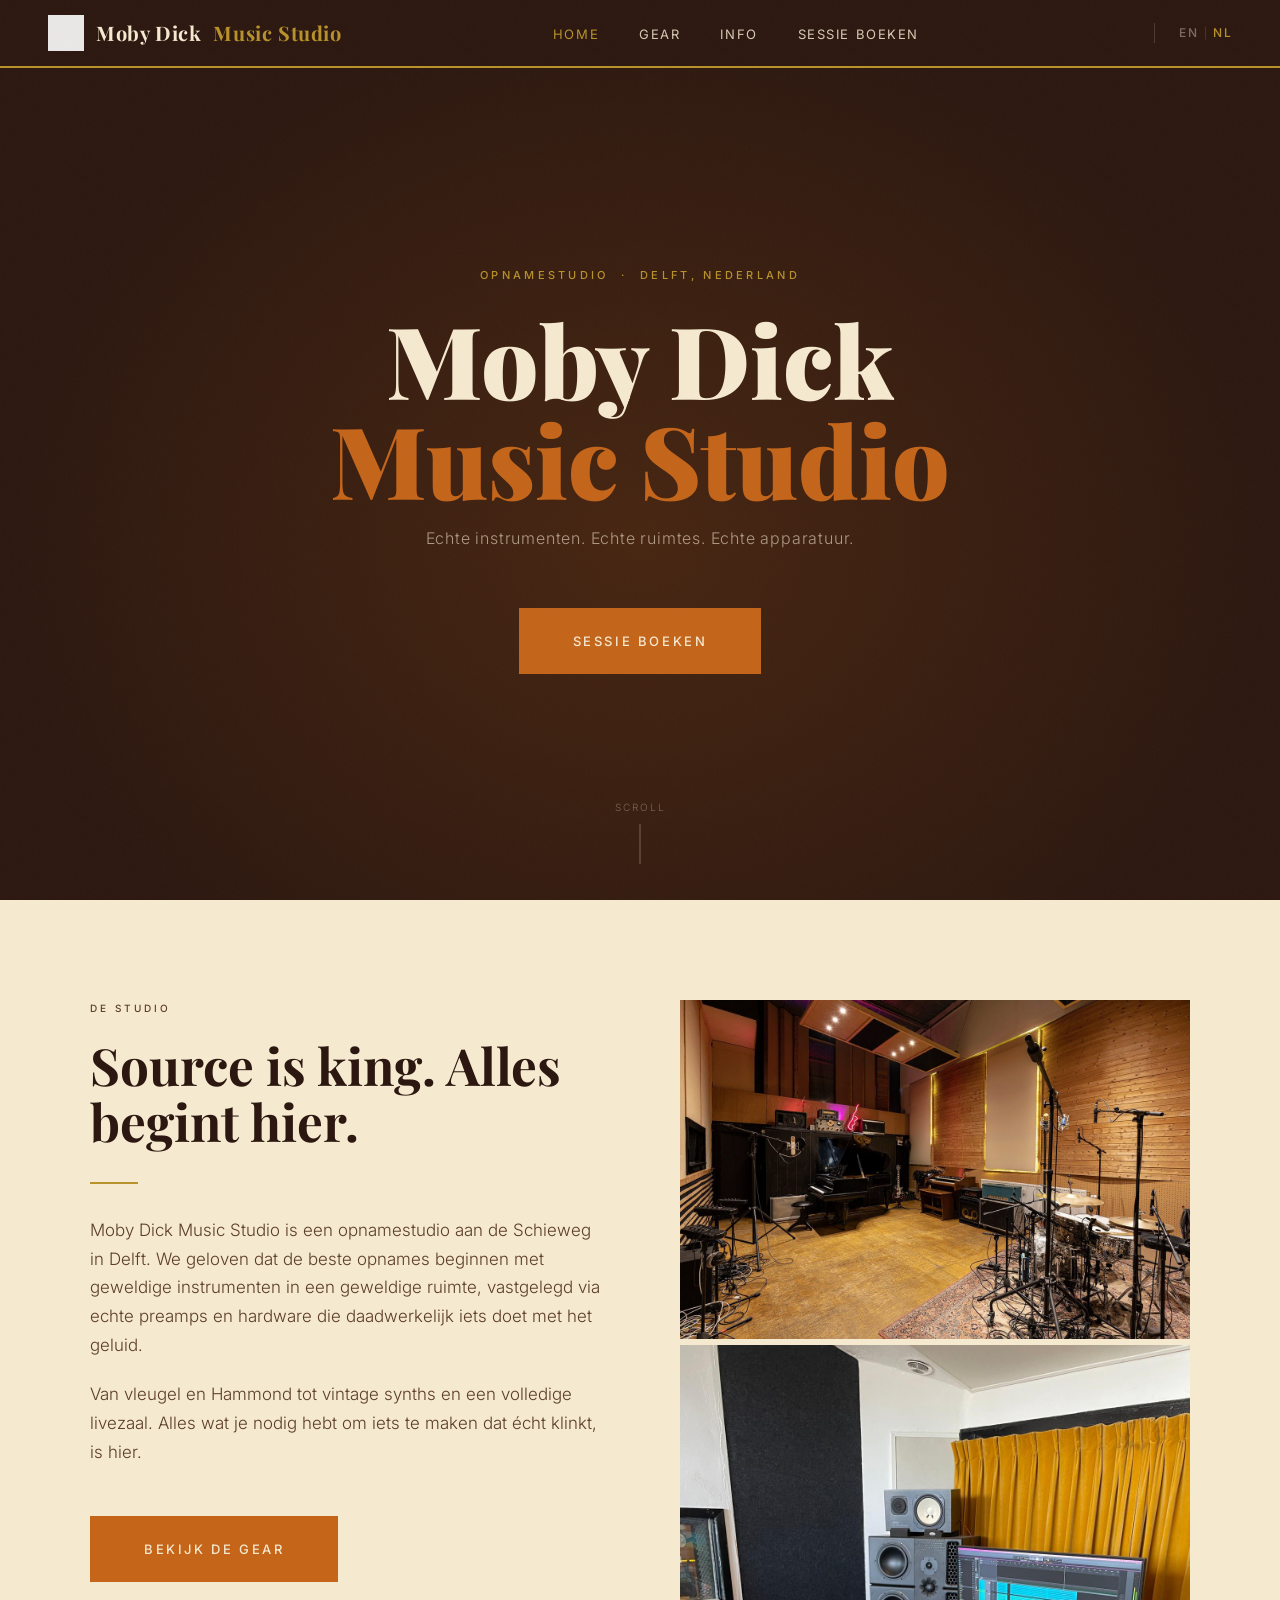
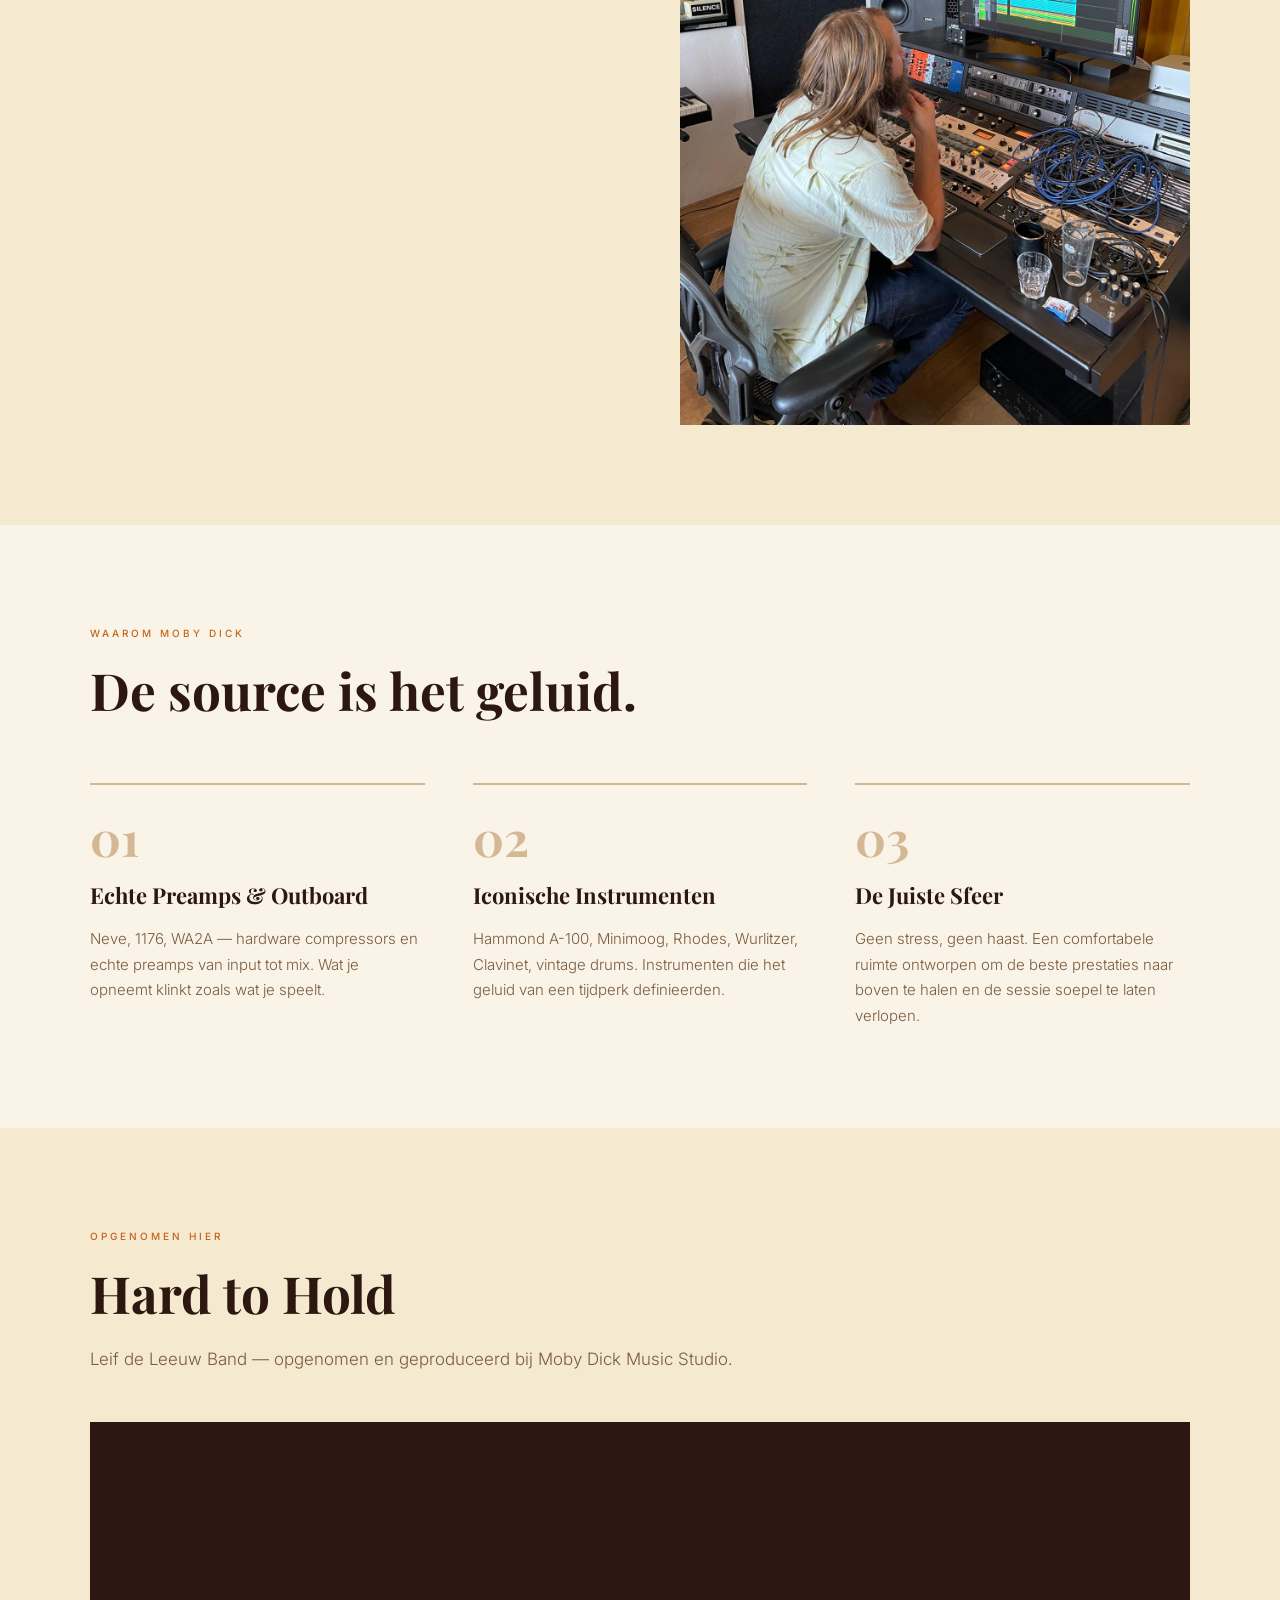
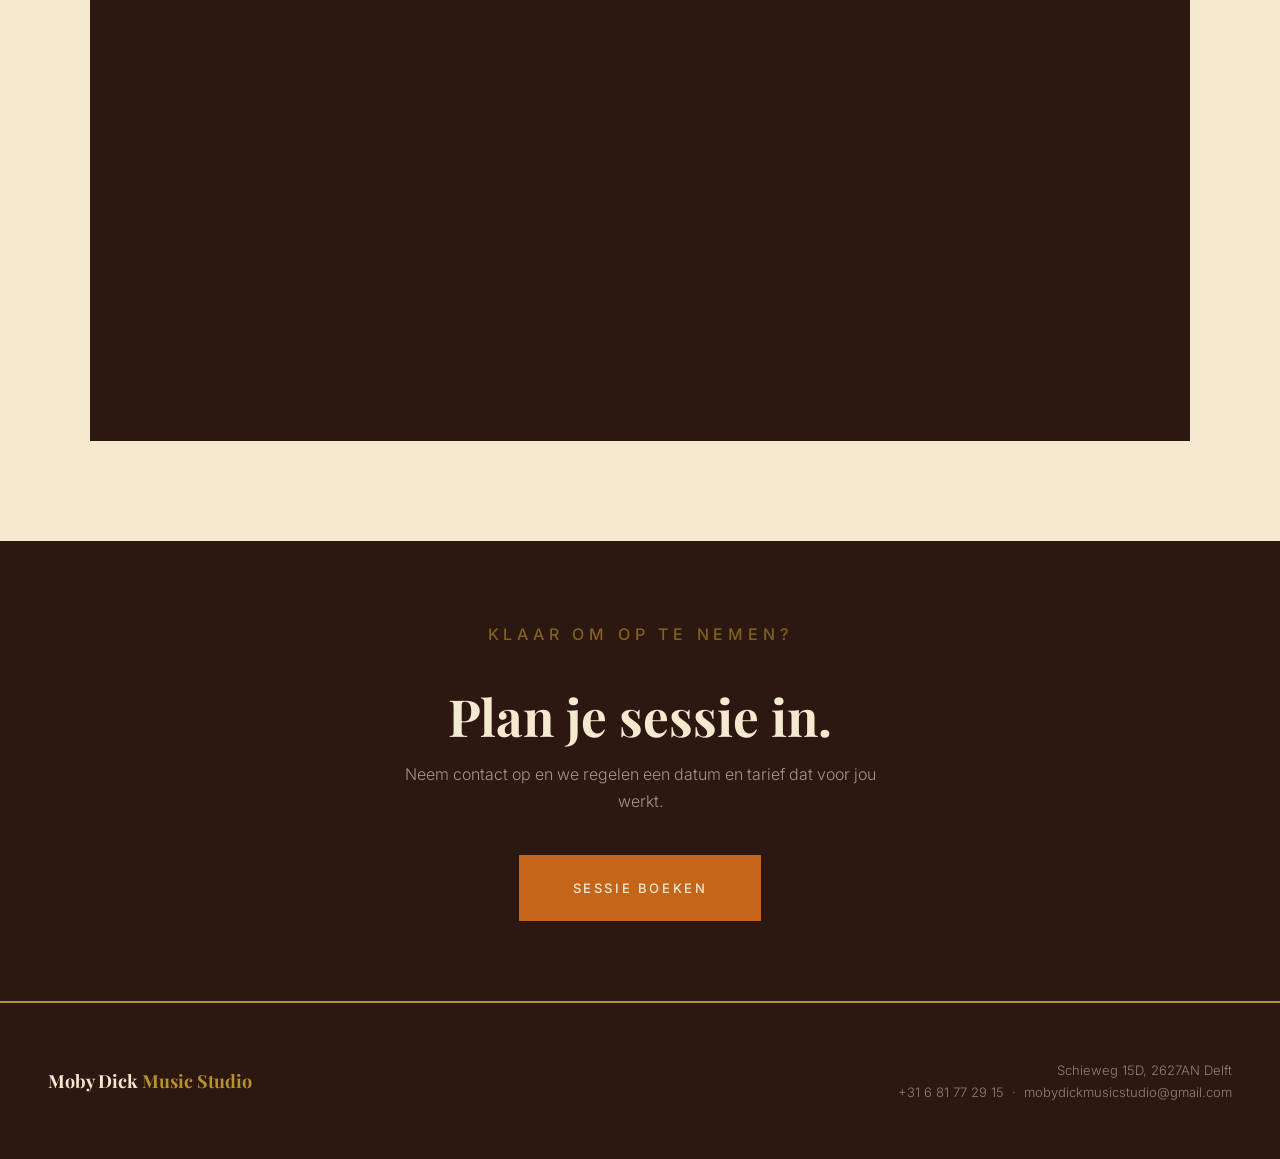
==== nl/index.html @ ff6aea7d "Add Dutch translation and EN/NL language switcher" ====
<!DOCTYPE html>
<html lang="nl">
<head>
  <meta charset="UTF-8">
  <meta name="viewport" content="width=device-width, initial-scale=1.0">
  <title>Moby Dick Music Studio | Delft</title>
  <meta name="description" content="Moby Dick Music Studio, opnamestudio in Delft. Echte instrumenten, echte ruimtes, echte apparatuur. Plan je sessie vandaag.">
  <link rel="stylesheet" href="../style.css">
</head>
<body>

  <nav>
    <a href="/nl/" class="nav-logo"><img src="../images/logo.png" alt="Moby Dick logo">Moby Dick <span>Music Studio</span></a>
    <ul class="nav-links">
      <li><a href="/nl/" class="active">Home</a></li>
      <li><a href="/nl/gear.html">Gear</a></li>
      <li><a href="/nl/info.html">Info</a></li>
      <li><a href="/nl/contact.html">Sessie Boeken</a></li>
    </ul>
      <div class="lang-switcher">
        <a href="/">EN</a>
        <span>|</span>
        <a href="#" class="active">NL</a>
      </div>
    </nav>

  <!-- HERO -->
  <section class="hero">
    <div class="hero-content">
      <p class="hero-eyebrow">Opnamestudio &nbsp;·&nbsp; Delft, Nederland</p>
      <h1>Moby Dick<span class="accent">Music Studio</span></h1>
      <p class="hero-sub">Echte instrumenten. Echte ruimtes. Echte apparatuur.</p>
      <a href="/nl/contact.html" class="btn-primary">Sessie Boeken</a>
    </div>
    <div class="hero-scroll">Scroll</div>
  </section>

  <!-- INTRO -->
  <section class="intro">
    <div class="section-inner">
      <div class="intro-grid">
        <div class="intro-text">
          <p class="section-label">De Studio</p>
          <h2 class="section-title">Source is king. Alles begint hier.</h2>
          <div class="divider"></div>
          <p>Moby Dick Music Studio is een opnamestudio aan de Schieweg in Delft. We geloven dat de beste opnames beginnen met geweldige instrumenten in een geweldige ruimte, vastgelegd via echte preamps en hardware die daadwerkelijk iets doet met het geluid.</p>
          <p>Van vleugel en Hammond tot vintage synths en een volledige livezaal. Alles wat je nodig hebt om iets te maken dat écht klinkt, is hier.</p>
          <br>
          <a href="/nl/gear.html" class="btn-primary">Bekijk de Gear</a>
        </div>
        <div class="intro-visual">
          <img src="../images/live-room.jpg" alt="Livezaal bij Moby Dick Music Studio">
          <img src="../images/control-room.jpg" alt="Regiekamer bij Moby Dick Music Studio">
        </div>
      </div>
    </div>
  </section>

  <!-- FEATURES -->
  <section class="features">
    <div class="section-inner">
      <p class="section-label">Waarom Moby Dick</p>
      <h2 class="section-title">De source is het geluid.</h2>
      <div class="features-grid">
        <div class="feature-item">
          <div class="feature-number">01</div>
          <h3 class="feature-title">Echte Preamps &amp; Outboard</h3>
          <p>Neve, 1176, WA2A — hardware compressors en echte preamps van input tot mix. Wat je opneemt klinkt zoals wat je speelt.</p>
        </div>
        <div class="feature-item">
          <div class="feature-number">02</div>
          <h3 class="feature-title">Iconische Instrumenten</h3>
          <p>Hammond A-100, Minimoog, Rhodes, Wurlitzer, Clavinet, vintage drums. Instrumenten die het geluid van een tijdperk definieerden.</p>
        </div>
        <div class="feature-item">
          <div class="feature-number">03</div>
          <h3 class="feature-title">De Juiste Sfeer</h3>
          <p>Geen stress, geen haast. Een comfortabele ruimte ontworpen om de beste prestaties naar boven te halen en de sessie soepel te laten verlopen.</p>
        </div>
      </div>
    </div>
  </section>

  <!-- WORK -->
  <section class="work">
    <div class="section-inner">
      <p class="section-label">Opgenomen Hier</p>
      <h2 class="section-title">Hard to Hold</h2>
      <p style="color:var(--text-muted);margin-bottom:0;">Leif de Leeuw Band — opgenomen en geproduceerd bij Moby Dick Music Studio.</p>
      <div class="video-wrap">
        <iframe
          src="https://www.youtube.com/embed/__lez87pfSE"
          title="Hard to Hold — Leif de Leeuw Band"
          allow="accelerometer; autoplay; clipboard-write; encrypted-media; gyroscope; picture-in-picture"
          allowfullscreen>
        </iframe>
      </div>
    </div>
  </section>

  <!-- CTA BAND -->
  <div class="cta-band">
    <div class="section-inner" style="text-align:center;">
      <p class="section-label" style="color:var(--mustard);">Klaar om op te nemen?</p>
      <h2 class="section-title light" style="margin-bottom:16px;">Plan je sessie in.</h2>
      <p>Neem contact op en we regelen een datum en tarief dat voor jou werkt.</p>
      <a href="/nl/contact.html" class="btn-primary">Sessie Boeken</a>
    </div>
  </div>

  <footer>
    <a href="/nl/" class="footer-logo">Moby Dick <span>Music Studio</span></a>
    <div class="footer-info">
      Schieweg 15D, 2627AN Delft<br>
      <a href="tel:+31681772915">+31 6 81 77 29 15</a> &nbsp;·&nbsp;
      <a href="mailto:mobydickmusicstudio@gmail.com">mobydickmusicstudio@gmail.com</a>
    </div>
  </footer>

</body>
</html>
---- style.css ----
@import url('https://fonts.googleapis.com/css2?family=Playfair+Display:wght@400;700;900&family=Inter:wght@300;400;500&display=swap');

*, *::before, *::after {
  box-sizing: border-box;
  margin: 0;
  padding: 0;
}

:root {
  --cream: #F5E9D0;
  --warm-white: #FAF4E8;
  --orange: #C4651A;
  --orange-dark: #9E4E12;
  --brown: #2C1810;
  --brown-mid: #5C3D28;
  --mustard: #B8922A;
  --olive: #6B6B3A;
  --text: #1E1108;
  --text-muted: #7A5C40;
  --border: #D4B896;
}

html {
  scroll-behavior: smooth;
}

body {
  background-color: var(--warm-white);
  color: var(--text);
  font-family: 'Inter', sans-serif;
  font-weight: 300;
  line-height: 1.7;
  font-size: 17px;
}

/* ── GRAIN OVERLAY ── */
body::before {
  content: '';
  position: fixed;
  top: 0; left: 0;
  width: 100%; height: 100%;
  pointer-events: none;
  z-index: 9999;
  opacity: 0.025;
  background-image: url("data:image/svg+xml,%3Csvg viewBox='0 0 256 256' xmlns='http://www.w3.org/2000/svg'%3E%3Cfilter id='noise'%3E%3CfeTurbulence type='fractalNoise' baseFrequency='0.9' numOctaves='4' stitchTiles='stitch'/%3E%3C/filter%3E%3Crect width='100%25' height='100%25' filter='url(%23noise)'/%3E%3C/svg%3E");
  background-repeat: repeat;
  background-size: 128px;
}

/* ── NAV ── */
nav {
  position: fixed;
  top: 0; left: 0; right: 0;
  z-index: 100;
  background-color: var(--brown);
  border-bottom: 2px solid var(--mustard);
  padding: 0 48px;
  display: flex;
  align-items: center;
  justify-content: space-between;
  height: 68px;
}

.nav-logo {
  font-family: 'Playfair Display', serif;
  font-weight: 700;
  font-size: 20px;
  color: var(--cream);
  text-decoration: none;
  letter-spacing: 0.03em;
  display: flex;
  align-items: center;
  gap: 12px;
}

.nav-logo img {
  height: 36px;
  width: 36px;
  object-fit: contain;
  filter: brightness(0) invert(1);
  opacity: 0.9;
}

.nav-logo span {
  color: var(--mustard);
}

.nav-links {
  display: flex;
  gap: 40px;
  list-style: none;
}

.nav-links a {
  color: var(--cream);
  text-decoration: none;
  font-size: 13px;
  font-weight: 400;
  letter-spacing: 0.12em;
  text-transform: uppercase;
  opacity: 0.85;
  transition: opacity 0.2s;
}

.nav-links a:hover,
.nav-links a.active {
  opacity: 1;
  color: var(--mustard);
}

.lang-switcher {
  display: flex;
  align-items: center;
  gap: 6px;
  margin-left: 24px;
  padding-left: 24px;
  border-left: 1px solid rgba(255,255,255,0.15);
}

.lang-switcher a {
  color: var(--cream);
  text-decoration: none;
  font-size: 12px;
  font-weight: 500;
  letter-spacing: 0.12em;
  opacity: 0.4;
  transition: opacity 0.2s;
}

.lang-switcher a:hover { opacity: 0.8; }

.lang-switcher a.active {
  opacity: 1;
  color: var(--mustard);
}

.lang-switcher span {
  color: var(--cream);
  opacity: 0.2;
  font-size: 11px;
}

/* ── HERO ── */
.hero {
  min-height: 100vh;
  background-color: var(--brown);
  display: flex;
  align-items: center;
  justify-content: center;
  text-align: center;
  padding: 120px 48px 80px;
  position: relative;
  overflow: hidden;
}

.hero::before {
  content: '';
  position: absolute;
  inset: 0;
  background: radial-gradient(ellipse at 50% 60%, rgba(196,101,26,0.18) 0%, transparent 70%);
}

.hero-content {
  position: relative;
  z-index: 1;
  max-width: 760px;
}

.hero-eyebrow {
  font-size: 11px;
  font-weight: 500;
  letter-spacing: 0.3em;
  text-transform: uppercase;
  color: var(--mustard);
  margin-bottom: 24px;
}

.hero h1 {
  font-family: 'Playfair Display', serif;
  font-weight: 900;
  font-size: clamp(52px, 8vw, 100px);
  line-height: 1;
  color: var(--cream);
  margin-bottom: 16px;
}

.hero h1 .accent {
  color: var(--orange);
  display: block;
}

.hero-sub {
  font-size: 16px;
  color: var(--cream);
  opacity: 0.6;
  margin-bottom: 56px;
  letter-spacing: 0.05em;
}

.btn-primary {
  display: inline-block;
  background-color: var(--orange);
  color: var(--cream);
  text-decoration: none;
  font-size: 13px;
  font-weight: 500;
  letter-spacing: 0.2em;
  text-transform: uppercase;
  padding: 20px 52px;
  border: 2px solid var(--orange);
  transition: background-color 0.2s, color 0.2s;
}

.btn-primary:hover {
  background-color: transparent;
  color: var(--orange);
}

.hero-scroll {
  position: absolute;
  bottom: 36px;
  left: 50%;
  transform: translateX(-50%);
  display: flex;
  flex-direction: column;
  align-items: center;
  gap: 8px;
  color: var(--cream);
  opacity: 0.35;
  font-size: 10px;
  letter-spacing: 0.2em;
  text-transform: uppercase;
}

.hero-scroll::after {
  content: '';
  width: 1px;
  height: 40px;
  background: currentColor;
  display: block;
}

/* ── SECTION BASE ── */
section {
  padding: 100px 48px;
}

.section-inner {
  max-width: 1100px;
  margin: 0 auto;
}

.section-label {
  font-size: 10px;
  font-weight: 500;
  letter-spacing: 0.3em;
  text-transform: uppercase;
  color: var(--orange);
  margin-bottom: 20px;
}

.section-title {
  font-family: 'Playfair Display', serif;
  font-weight: 700;
  font-size: clamp(34px, 4vw, 52px);
  line-height: 1.1;
  color: var(--brown);
  margin-bottom: 24px;
}

.section-title.light {
  color: var(--cream);
}

/* ── HOME: INTRO ── */
.intro {
  background-color: var(--cream);
}

.intro-grid {
  display: grid;
  grid-template-columns: 1fr 1fr;
  gap: 80px;
  align-items: start;
}

.intro-text p {
  color: var(--brown-mid);
  margin-bottom: 20px;
}

.intro-visual {
  display: flex;
  flex-direction: column;
  gap: 6px;
}

.intro-visual img {
  width: 100%;
  height: auto;
  display: block;
}

/* ── HOME: FEATURES ── */
.features {
  background-color: var(--warm-white);
}

.features-grid {
  display: grid;
  grid-template-columns: repeat(3, 1fr);
  gap: 48px;
  margin-top: 64px;
}

.feature-item {
  border-top: 2px solid var(--border);
  padding-top: 28px;
}

.feature-number {
  font-family: 'Playfair Display', serif;
  font-size: 48px;
  font-weight: 700;
  color: var(--border);
  line-height: 1;
  margin-bottom: 16px;
}

.feature-title {
  font-family: 'Playfair Display', serif;
  font-size: 22px;
  color: var(--brown);
  margin-bottom: 12px;
}

.feature-item p {
  font-size: 15px;
  color: var(--text-muted);
}

/* ── WORK / VIDEO SECTION ── */
.work {
  background-color: var(--cream);
}

.video-wrap {
  margin-top: 48px;
  position: relative;
  padding-bottom: 56.25%;
  height: 0;
  overflow: hidden;
  background: var(--brown);
}

.video-wrap iframe {
  position: absolute;
  top: 0; left: 0;
  width: 100%;
  height: 100%;
  border: none;
}

/* ── BAND PHOTO ── */
.band-photo {
  width: 100%;
  max-height: 520px;
  object-fit: cover;
  object-position: center 30%;
  display: block;
}

/* ── CTA BAND ── */
.cta-band {
  background-color: var(--brown);
  padding: 80px 48px;
  text-align: center;
}

.cta-band p {
  color: var(--cream);
  opacity: 0.6;
  margin-bottom: 40px;
  font-size: 16px;
  max-width: 500px;
  margin-left: auto;
  margin-right: auto;
}

/* ── GEAR PAGE ── */
.page-hero {
  background-color: var(--brown);
  padding: 160px 48px 80px;
}

.gear-grid {
  display: grid;
  grid-template-columns: repeat(auto-fill, minmax(280px, 1fr));
  gap: 40px;
  margin-top: 64px;
}

.gear-category {
  background-color: var(--cream);
  padding: 36px;
}

.gear-category-title {
  font-family: 'Playfair Display', serif;
  font-size: 14px;
  font-weight: 700;
  letter-spacing: 0.12em;
  text-transform: uppercase;
  color: var(--orange);
  margin-bottom: 20px;
  padding-bottom: 12px;
  border-bottom: 1px solid var(--border);
}

.gear-list {
  list-style: none;
}

.gear-list li {
  font-size: 14px;
  color: var(--brown-mid);
  padding: 5px 0;
  border-bottom: 1px solid rgba(212,184,150,0.3);
  display: flex;
  align-items: baseline;
  gap: 10px;
}

.gear-list li::before {
  content: '—';
  color: var(--mustard);
  flex-shrink: 0;
  font-size: 12px;
}

/* ── INFO PAGE ── */
.info-layout {
  display: grid;
  grid-template-columns: 2fr 1fr;
  gap: 80px;
  margin-top: 64px;
  align-items: start;
}

.info-body h3 {
  font-family: 'Playfair Display', serif;
  font-size: 24px;
  color: var(--brown);
  margin: 40px 0 16px;
}

.info-body h3:first-child {
  margin-top: 0;
}

.info-body p {
  color: var(--text-muted);
  margin-bottom: 16px;
}

.info-sidebar {
  position: sticky;
  top: 100px;
}

.contact-card {
  background-color: var(--cream);
  padding: 36px;
}

.contact-card-title {
  font-family: 'Playfair Display', serif;
  font-size: 20px;
  color: var(--brown);
  margin-bottom: 28px;
  padding-bottom: 16px;
  border-bottom: 1px solid var(--border);
}

.contact-item {
  margin-bottom: 20px;
}

.contact-item-label {
  font-size: 10px;
  font-weight: 500;
  letter-spacing: 0.2em;
  text-transform: uppercase;
  color: var(--orange);
  margin-bottom: 4px;
}

.contact-item-value {
  font-size: 15px;
  color: var(--brown-mid);
}

.contact-item-value a {
  color: var(--brown-mid);
  text-decoration: none;
}

.contact-item-value a:hover {
  color: var(--orange);
}

.contact-card .btn-primary {
  width: 100%;
  text-align: center;
  margin-top: 32px;
}

/* ── CONTACT / BOOKING FORM ── */
.booking {
  background-color: var(--cream);
  padding: 160px 48px 100px;
}

.form-grid {
  display: grid;
  grid-template-columns: 1fr 1fr;
  gap: 24px;
  margin-top: 48px;
  max-width: 760px;
}

.form-group {
  display: flex;
  flex-direction: column;
  gap: 8px;
}

.form-group.full {
  grid-column: 1 / -1;
}

label {
  font-size: 11px;
  font-weight: 500;
  letter-spacing: 0.2em;
  text-transform: uppercase;
  color: var(--orange);
}

input, select, textarea {
  background: var(--warm-white);
  border: 1px solid var(--border);
  padding: 14px 18px;
  font-family: 'Inter', sans-serif;
  font-size: 15px;
  color: var(--text);
  outline: none;
  transition: border-color 0.2s;
  -webkit-appearance: none;
  appearance: none;
  border-radius: 0;
}

input:focus, select:focus, textarea:focus {
  border-color: var(--orange);
}

textarea {
  resize: vertical;
  min-height: 140px;
}

.form-submit {
  grid-column: 1 / -1;
  margin-top: 8px;
}

.btn-submit {
  background-color: var(--brown);
  color: var(--cream);
  border: 2px solid var(--brown);
  padding: 18px 52px;
  font-family: 'Inter', sans-serif;
  font-size: 13px;
  font-weight: 500;
  letter-spacing: 0.2em;
  text-transform: uppercase;
  cursor: pointer;
  transition: background-color 0.2s, color 0.2s;
}

.btn-submit:hover {
  background-color: transparent;
  color: var(--brown);
}

/* ── FOOTER ── */
footer {
  background-color: var(--brown);
  border-top: 2px solid var(--mustard);
  padding: 56px 48px;
  display: flex;
  align-items: center;
  justify-content: space-between;
  flex-wrap: wrap;
  gap: 24px;
}

.footer-logo {
  font-family: 'Playfair Display', serif;
  font-weight: 700;
  font-size: 18px;
  color: var(--cream);
  text-decoration: none;
}

.footer-logo span {
  color: var(--mustard);
}

.footer-info {
  font-size: 13px;
  color: var(--cream);
  opacity: 0.5;
  text-align: right;
}

.footer-info a {
  color: inherit;
  text-decoration: none;
}

.footer-info a:hover {
  opacity: 1;
  color: var(--mustard);
}

/* ── DIVIDER ── */
.divider {
  width: 48px;
  height: 2px;
  background: var(--mustard);
  margin: 32px 0;
}

/* ── RESPONSIVE ── */
@media (max-width: 900px) {
  nav { padding: 0 24px; }
  section { padding: 72px 24px; }
  .hero { padding: 120px 24px 80px; }
  .page-hero { padding: 140px 24px 64px; }
  .booking { padding: 140px 24px 80px; }
  footer { padding: 40px 24px; }
  .cta-band { padding: 64px 24px; }

  .intro-grid,
  .info-layout { grid-template-columns: 1fr; gap: 48px; }
  .features-grid { grid-template-columns: 1fr 1fr; gap: 32px; }
  .form-grid { grid-template-columns: 1fr; }
  .form-group.full { grid-column: 1; }
  .form-submit { grid-column: 1; }
  .footer-info { text-align: left; }
}

@media (max-width: 600px) {
  .nav-links { display: none; }
  .features-grid { grid-template-columns: 1fr; }
  .hero h1 { font-size: 44px; }
  .gear-grid { grid-template-columns: 1fr; }
}
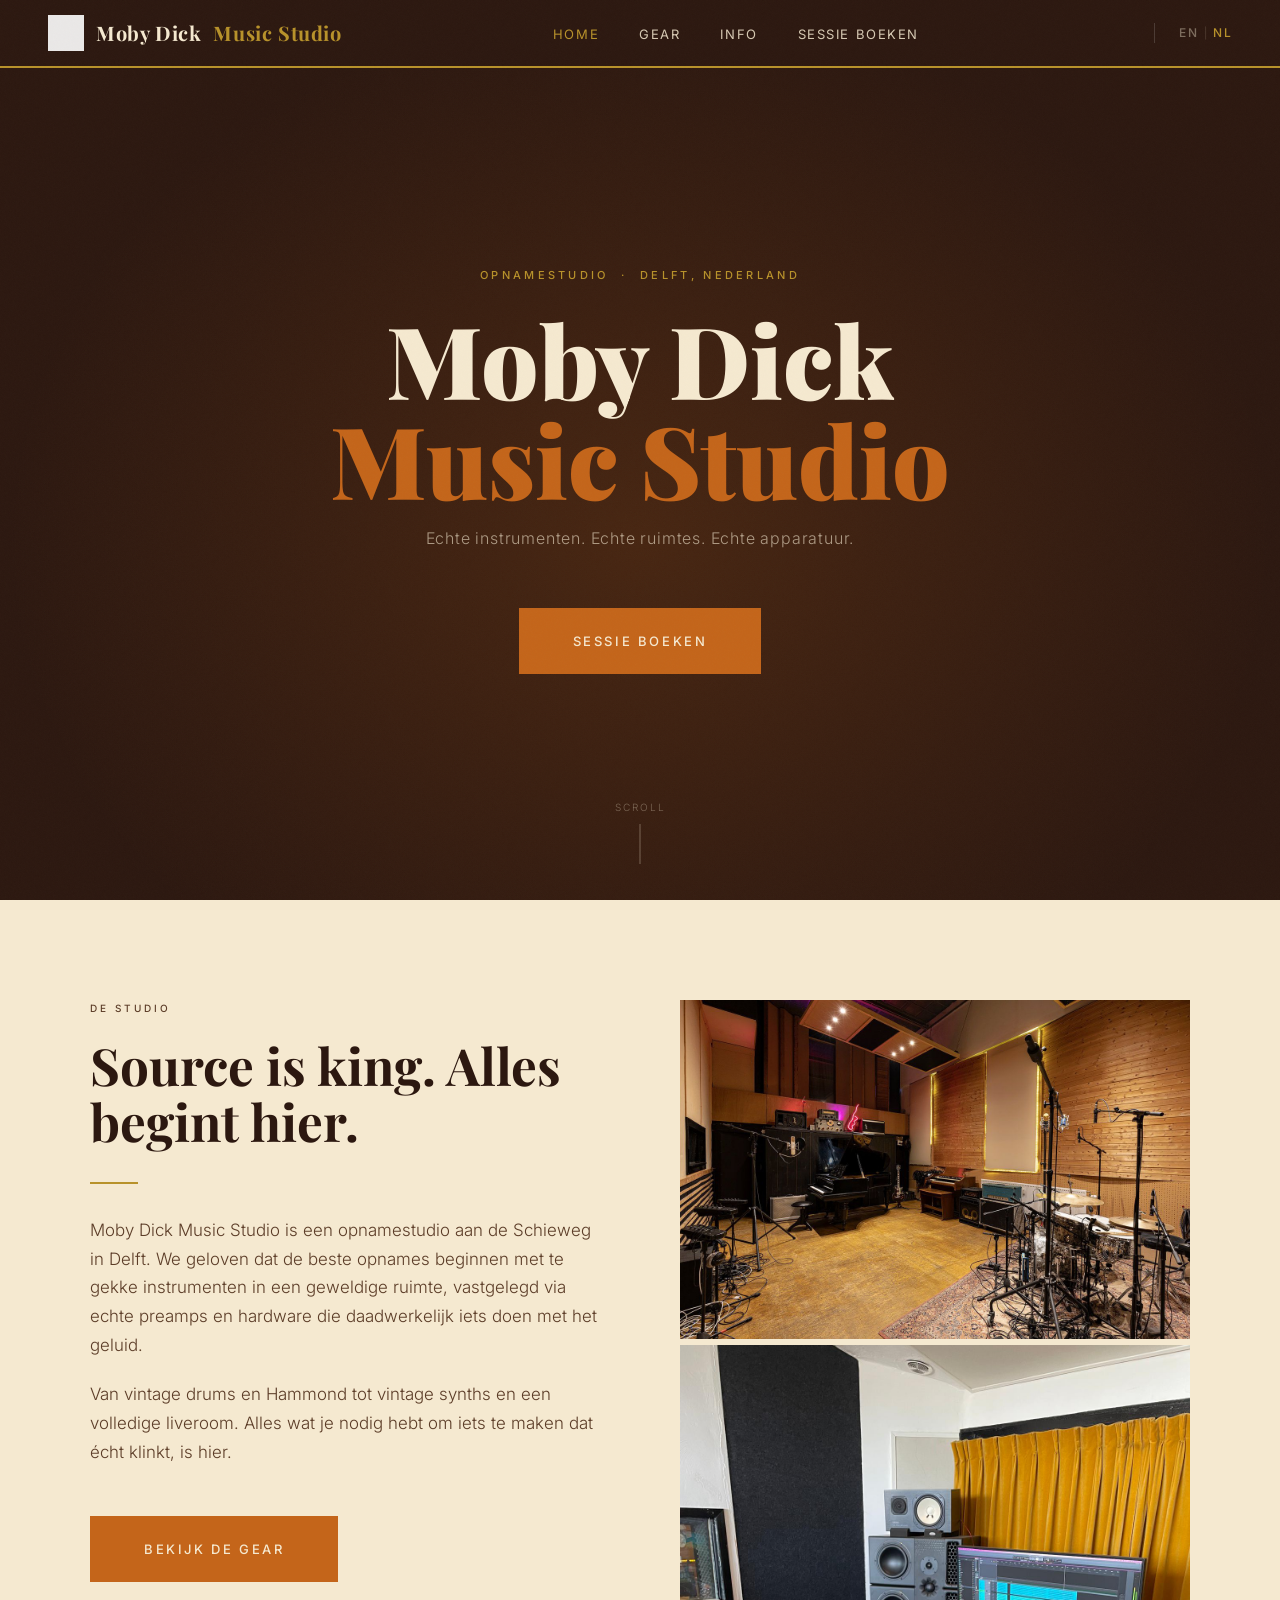
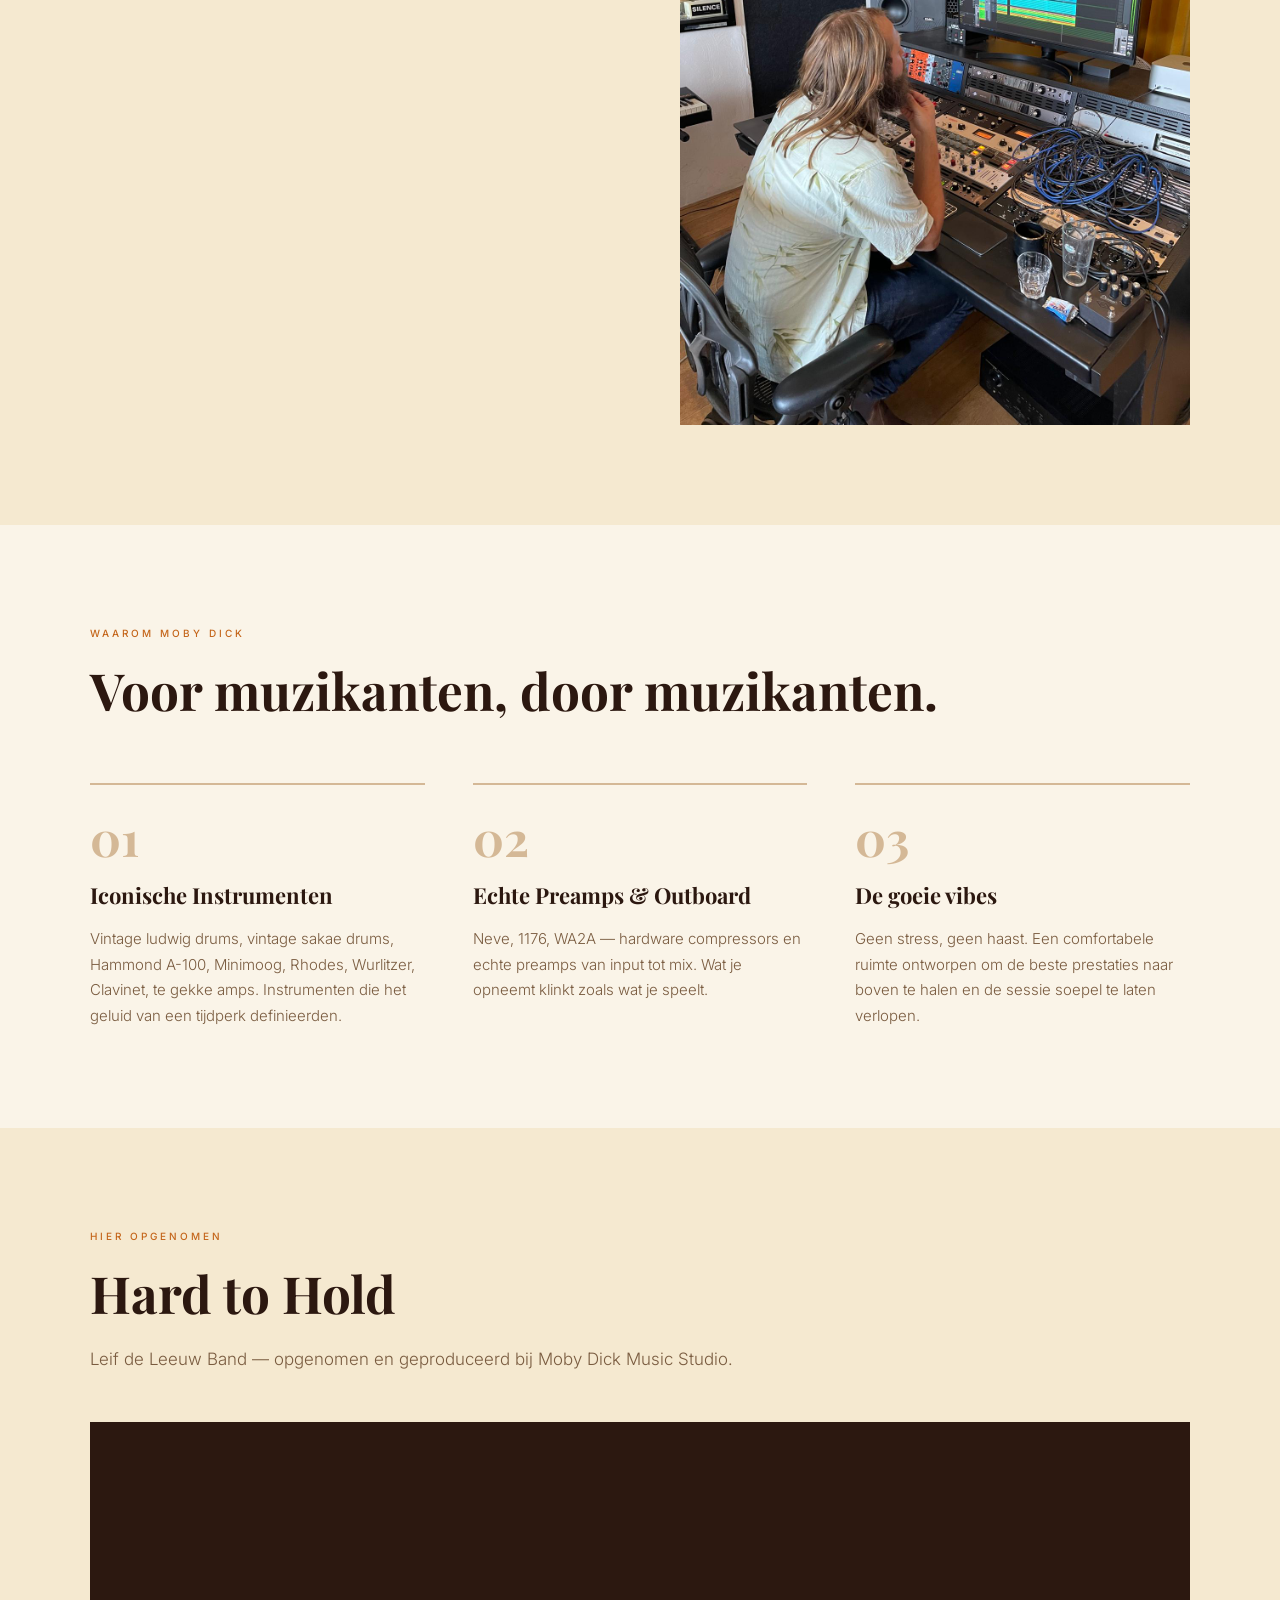
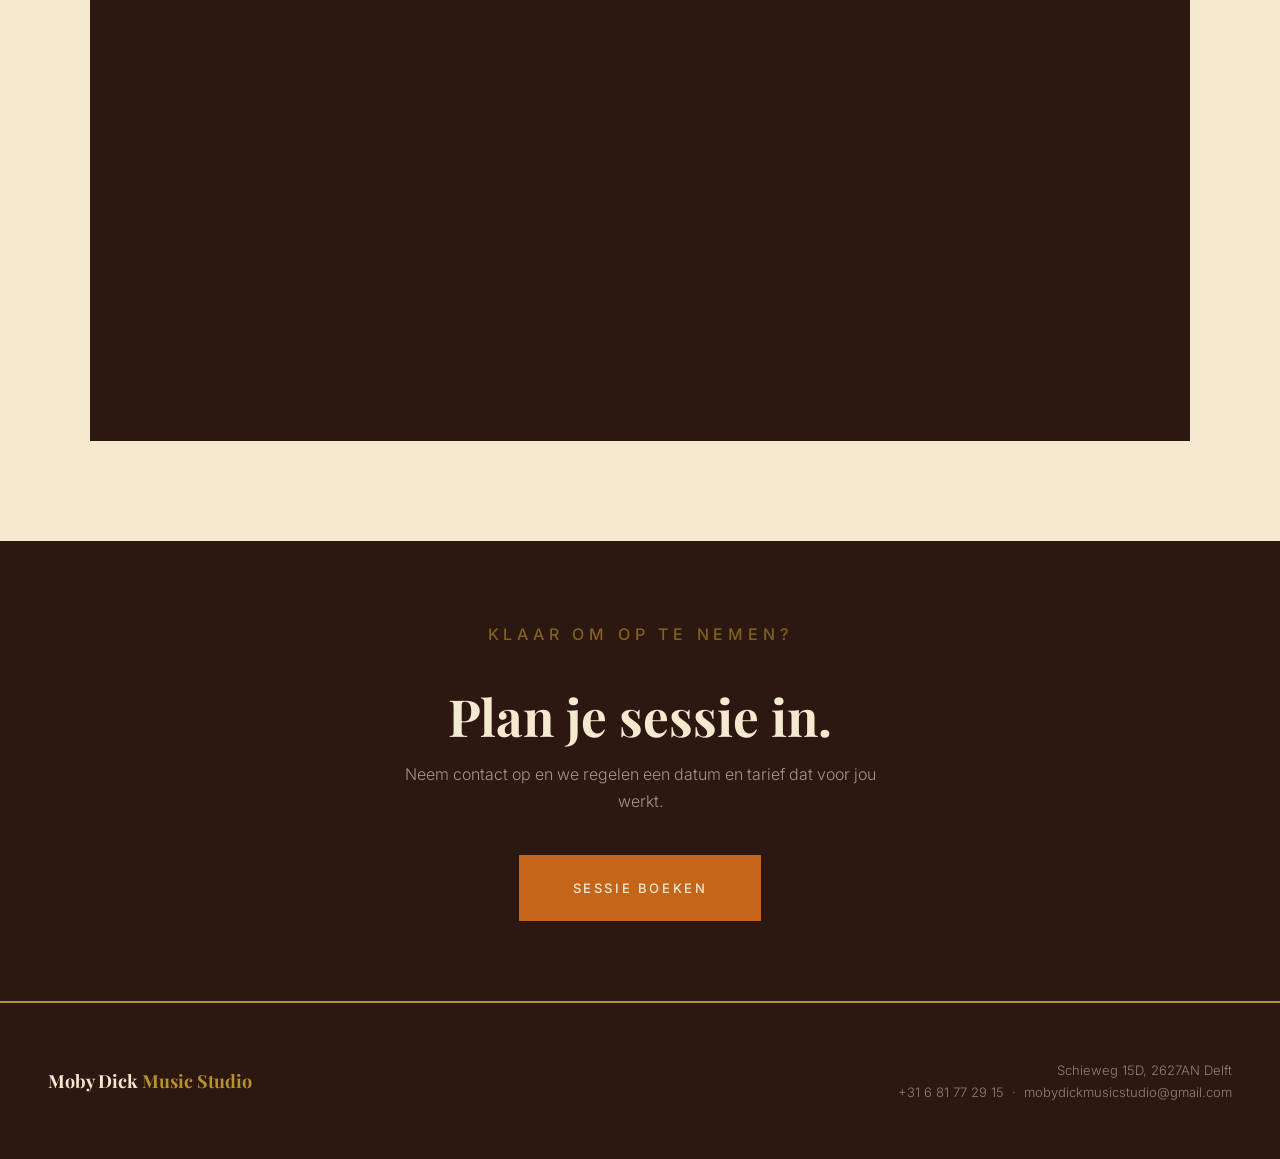
==== commit a6772cce: "add rdrums to gear list" ====
--- a/nl/index.html
+++ b/nl/index.html
@@ -1,28 +1,32 @@
 <!DOCTYPE html>
 <html lang="nl">
+
 <head>
   <meta charset="UTF-8">
   <meta name="viewport" content="width=device-width, initial-scale=1.0">
   <title>Moby Dick Music Studio | Delft</title>
-  <meta name="description" content="Moby Dick Music Studio, opnamestudio in Delft. Echte instrumenten, echte ruimtes, echte apparatuur. Plan je sessie vandaag.">
+  <meta name="description"
+    content="Moby Dick Music Studio, opnamestudio in Delft. Echte instrumenten, echte ruimtes, echte apparatuur. Plan je sessie vandaag.">
   <link rel="stylesheet" href="../style.css">
 </head>
+
 <body>
 
   <nav>
-    <a href="/nl/" class="nav-logo"><img src="../images/logo.png" alt="Moby Dick logo">Moby Dick <span>Music Studio</span></a>
+    <a href="/nl/" class="nav-logo"><img src="../images/logo.png" alt="Moby Dick logo">Moby Dick <span>Music
+        Studio</span></a>
     <ul class="nav-links">
       <li><a href="/nl/" class="active">Home</a></li>
       <li><a href="/nl/gear.html">Gear</a></li>
       <li><a href="/nl/info.html">Info</a></li>
       <li><a href="/nl/contact.html">Sessie Boeken</a></li>
     </ul>
-      <div class="lang-switcher">
-        <a href="/">EN</a>
-        <span>|</span>
-        <a href="#" class="active">NL</a>
-      </div>
-    </nav>
+    <div class="lang-switcher">
+      <a href="/">EN</a>
+      <span>|</span>
+      <a href="#" class="active">NL</a>
+    </div>
+  </nav>
 
   <!-- HERO -->
   <section class="hero">
@@ -43,8 +47,12 @@
           <p class="section-label">De Studio</p>
           <h2 class="section-title">Source is king. Alles begint hier.</h2>
           <div class="divider"></div>
-          <p>Moby Dick Music Studio is een opnamestudio aan de Schieweg in Delft. We geloven dat de beste opnames beginnen met geweldige instrumenten in een geweldige ruimte, vastgelegd via echte preamps en hardware die daadwerkelijk iets doet met het geluid.</p>
-          <p>Van vleugel en Hammond tot vintage synths en een volledige livezaal. Alles wat je nodig hebt om iets te maken dat écht klinkt, is hier.</p>
+          <p>Moby Dick Music Studio is een opnamestudio aan de Schieweg in Delft. We geloven dat de beste opnames
+            beginnen met te gekke instrumenten in een geweldige ruimte, vastgelegd via echte preamps en hardware die
+            daadwerkelijk iets doen met het geluid.</p>
+          <p>Van vintage drums en Hammond tot vintage synths en een volledige liveroom. Alles wat je nodig hebt om iets
+            te
+            maken dat écht klinkt, is hier.</p>
           <br>
           <a href="/nl/gear.html" class="btn-primary">Bekijk de Gear</a>
         </div>
@@ -60,22 +68,26 @@
   <section class="features">
     <div class="section-inner">
       <p class="section-label">Waarom Moby Dick</p>
-      <h2 class="section-title">De source is het geluid.</h2>
+      <h2 class="section-title">Voor muzikanten, door muzikanten.</h2>
       <div class="features-grid">
         <div class="feature-item">
           <div class="feature-number">01</div>
-          <h3 class="feature-title">Echte Preamps &amp; Outboard</h3>
-          <p>Neve, 1176, WA2A — hardware compressors en echte preamps van input tot mix. Wat je opneemt klinkt zoals wat je speelt.</p>
+          <h3 class="feature-title">Iconische Instrumenten</h3>
+          <p>Vintage ludwig drums, vintage sakae drums, Hammond A-100, Minimoog, Rhodes, Wurlitzer, Clavinet, te gekke
+            amps. Instrumenten die het geluid van een
+            tijdperk definieerden.</p>
         </div>
         <div class="feature-item">
           <div class="feature-number">02</div>
-          <h3 class="feature-title">Iconische Instrumenten</h3>
-          <p>Hammond A-100, Minimoog, Rhodes, Wurlitzer, Clavinet, vintage drums. Instrumenten die het geluid van een tijdperk definieerden.</p>
+          <h3 class="feature-title">Echte Preamps &amp; Outboard</h3>
+          <p>Neve, 1176, WA2A — hardware compressors en echte preamps van input tot mix. Wat je opneemt klinkt zoals wat
+            je speelt.</p>
         </div>
         <div class="feature-item">
           <div class="feature-number">03</div>
-          <h3 class="feature-title">De Juiste Sfeer</h3>
-          <p>Geen stress, geen haast. Een comfortabele ruimte ontworpen om de beste prestaties naar boven te halen en de sessie soepel te laten verlopen.</p>
+          <h3 class="feature-title">De goeie vibes</h3>
+          <p>Geen stress, geen haast. Een comfortabele ruimte ontworpen om de beste prestaties naar boven te halen en de
+            sessie soepel te laten verlopen.</p>
         </div>
       </div>
     </div>
@@ -84,13 +96,12 @@
   <!-- WORK -->
   <section class="work">
     <div class="section-inner">
-      <p class="section-label">Opgenomen Hier</p>
+      <p class="section-label">Hier opgenomen</p>
       <h2 class="section-title">Hard to Hold</h2>
-      <p style="color:var(--text-muted);margin-bottom:0;">Leif de Leeuw Band — opgenomen en geproduceerd bij Moby Dick Music Studio.</p>
+      <p style="color:var(--text-muted);margin-bottom:0;">Leif de Leeuw Band — opgenomen en geproduceerd bij Moby Dick
+        Music Studio.</p>
       <div class="video-wrap">
-        <iframe
-          src="https://www.youtube.com/embed/__lez87pfSE"
-          title="Hard to Hold — Leif de Leeuw Band"
+        <iframe src="https://www.youtube.com/embed/__lez87pfSE" title="Hard to Hold — Leif de Leeuw Band"
           allow="accelerometer; autoplay; clipboard-write; encrypted-media; gyroscope; picture-in-picture"
           allowfullscreen>
         </iframe>
@@ -118,4 +129,5 @@
   </footer>
 
 </body>
-</html>
+
+</html>
